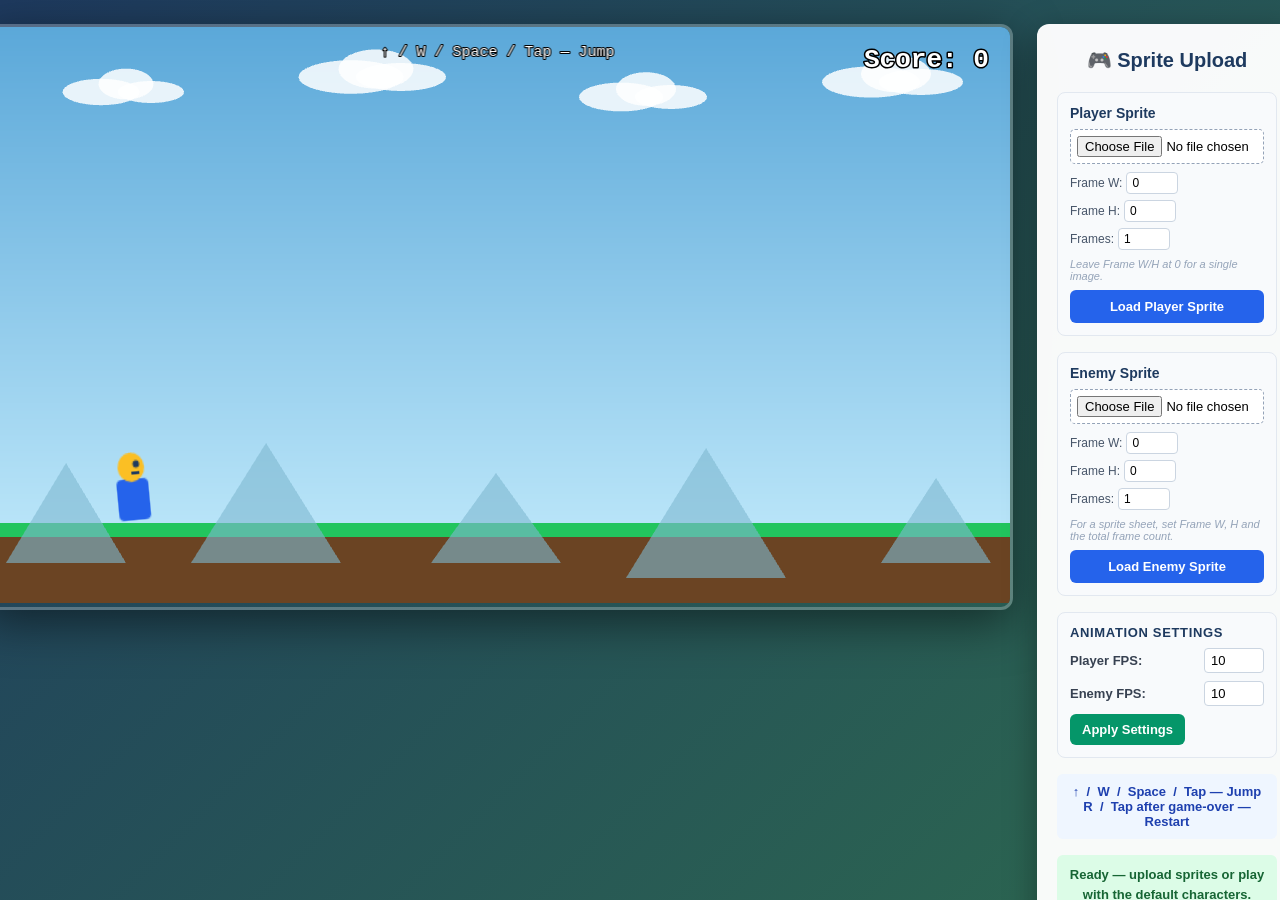
==== index.html @ ff1e1f43 "Add 2D endless runner game with Phaser 3, custom sprite upload, and smooth animations Co-authored-by" ====
<!DOCTYPE html>
<html lang="en">
<head>
    <meta charset="UTF-8">
    <meta name="viewport" content="width=device-width, initial-scale=1.0">
    <title>Extinguish Your Frustration — 2D Endless Runner</title>
    <meta http-equiv="refresh" content="0; url=game/index.html">
    <style>
        body {
            font-family: Arial, sans-serif;
            background: #1e3a5f;
            color: #fff;
            display: flex;
            align-items: center;
            justify-content: center;
            height: 100vh;
            margin: 0;
        }
        a { color: #FCD34D; font-size: 1.2em; }
    </style>
</head>
<body>
    <p>Redirecting to game… <a href="game/index.html">Click here if not redirected.</a></p>
</body>
</html>
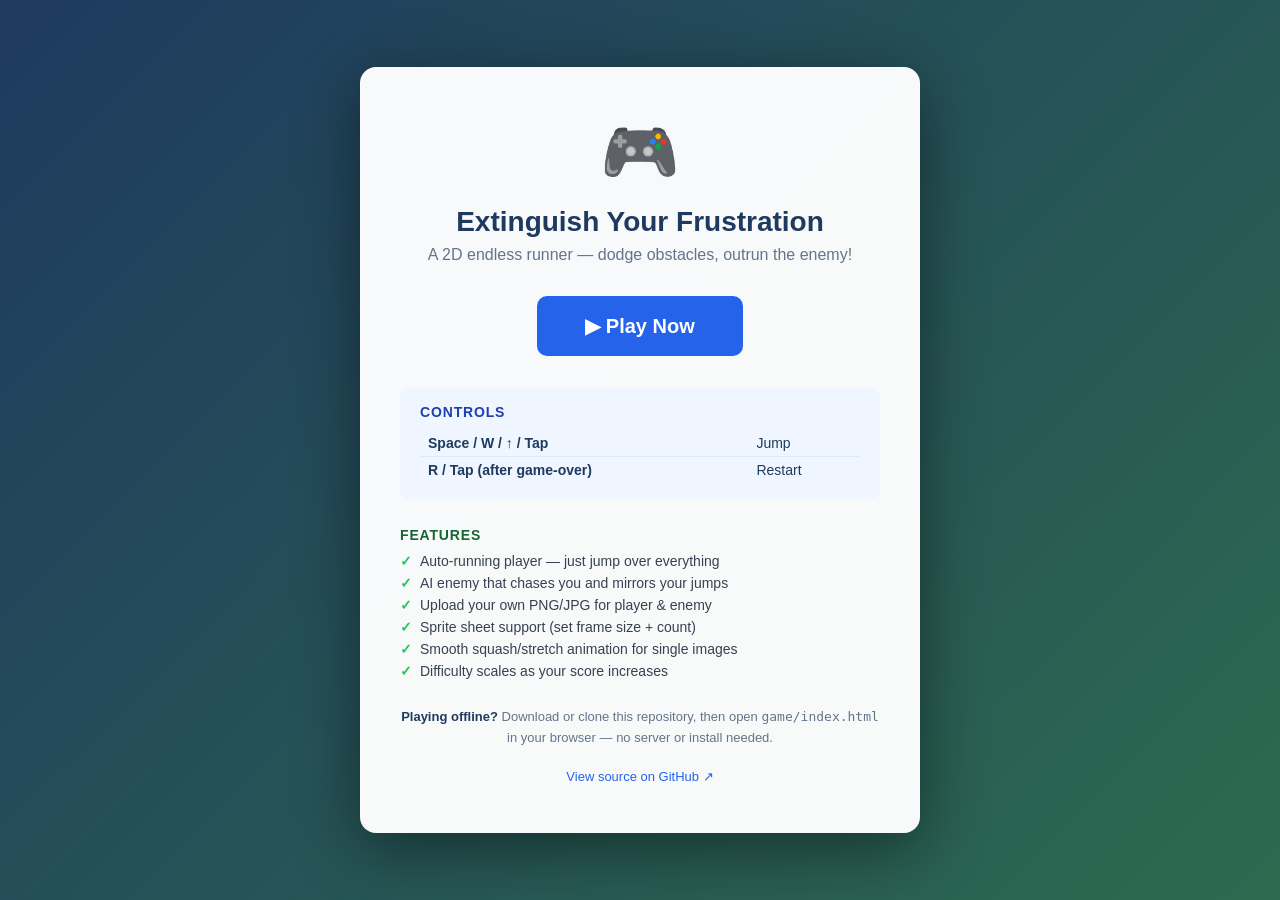
==== commit c6426f63: "Add landing page with Play Now button and improve README with play instructions Co-authored-by: Ifte" ====
--- a/index.html
+++ b/index.html
@@ -4,22 +4,174 @@
     <meta charset="UTF-8">
     <meta name="viewport" content="width=device-width, initial-scale=1.0">
     <title>Extinguish Your Frustration — 2D Endless Runner</title>
-    <meta http-equiv="refresh" content="0; url=game/index.html">
     <style>
+        * { margin: 0; padding: 0; box-sizing: border-box; }
+
         body {
-            font-family: Arial, sans-serif;
-            background: #1e3a5f;
-            color: #fff;
+            font-family: 'Segoe UI', Arial, sans-serif;
+            background: linear-gradient(135deg, #1e3a5f 0%, #2d6a4f 100%);
+            min-height: 100vh;
             display: flex;
             align-items: center;
             justify-content: center;
-            height: 100vh;
-            margin: 0;
+            padding: 24px;
         }
-        a { color: #FCD34D; font-size: 1.2em; }
+
+        .card {
+            background: rgba(255, 255, 255, 0.97);
+            border-radius: 16px;
+            box-shadow: 0 16px 64px rgba(0, 0, 0, 0.45);
+            padding: 48px 40px;
+            max-width: 560px;
+            width: 100%;
+            text-align: center;
+        }
+
+        .emoji { font-size: 64px; margin-bottom: 16px; display: block; }
+
+        h1 {
+            font-size: 28px;
+            color: #1e3a5f;
+            margin-bottom: 8px;
+        }
+
+        .subtitle {
+            font-size: 16px;
+            color: #64748b;
+            margin-bottom: 32px;
+        }
+
+        /* Big play button */
+        .play-btn {
+            display: inline-block;
+            padding: 18px 48px;
+            background: #2563EB;
+            color: #fff;
+            font-size: 20px;
+            font-weight: 700;
+            text-decoration: none;
+            border-radius: 10px;
+            transition: background 0.2s ease, transform 0.1s ease;
+            margin-bottom: 32px;
+        }
+        .play-btn:hover  { background: #1d4ed8; }
+        .play-btn:active { transform: scale(0.97); }
+
+        /* Controls cheat-sheet */
+        .controls-box {
+            background: #eff6ff;
+            border-radius: 8px;
+            padding: 16px 20px;
+            margin-bottom: 28px;
+            text-align: left;
+        }
+        .controls-box h2 {
+            font-size: 14px;
+            font-weight: 700;
+            color: #1e40af;
+            text-transform: uppercase;
+            letter-spacing: 0.06em;
+            margin-bottom: 10px;
+        }
+        .controls-box table { width: 100%; border-collapse: collapse; }
+        .controls-box td {
+            padding: 5px 8px;
+            font-size: 14px;
+            color: #1e3a5f;
+            border-bottom: 1px solid #dbeafe;
+        }
+        .controls-box td:first-child { font-weight: 600; }
+        .controls-box tr:last-child td { border-bottom: none; }
+
+        /* Feature list */
+        .features {
+            text-align: left;
+            margin-bottom: 28px;
+        }
+        .features h2 {
+            font-size: 14px;
+            font-weight: 700;
+            color: #166534;
+            text-transform: uppercase;
+            letter-spacing: 0.06em;
+            margin-bottom: 10px;
+        }
+        .features ul {
+            list-style: none;
+            display: flex;
+            flex-direction: column;
+            gap: 6px;
+        }
+        .features li {
+            font-size: 14px;
+            color: #374151;
+            display: flex;
+            gap: 8px;
+        }
+        .features li::before { content: '✓'; color: #22c55e; font-weight: 700; }
+
+        /* Local instructions */
+        .local {
+            font-size: 13px;
+            color: #64748b;
+            line-height: 1.6;
+        }
+        .local strong { color: #1e3a5f; }
+
+        .github-link {
+            display: inline-block;
+            margin-top: 20px;
+            font-size: 13px;
+            color: #2563EB;
+            text-decoration: none;
+        }
+        .github-link:hover { text-decoration: underline; }
     </style>
 </head>
 <body>
-    <p>Redirecting to game… <a href="game/index.html">Click here if not redirected.</a></p>
+    <div class="card">
+        <span class="emoji">🎮</span>
+        <h1>Extinguish Your Frustration</h1>
+        <p class="subtitle">A 2D endless runner — dodge obstacles, outrun the enemy!</p>
+
+        <a href="game/index.html" class="play-btn">▶ Play Now</a>
+
+        <div class="controls-box">
+            <h2>Controls</h2>
+            <table>
+                <tr>
+                    <td>Space / W / ↑ / Tap</td>
+                    <td>Jump</td>
+                </tr>
+                <tr>
+                    <td>R / Tap (after game-over)</td>
+                    <td>Restart</td>
+                </tr>
+            </table>
+        </div>
+
+        <div class="features">
+            <h2>Features</h2>
+            <ul>
+                <li>Auto-running player — just jump over everything</li>
+                <li>AI enemy that chases you and mirrors your jumps</li>
+                <li>Upload your own PNG/JPG for player &amp; enemy</li>
+                <li>Sprite sheet support (set frame size + count)</li>
+                <li>Smooth squash/stretch animation for single images</li>
+                <li>Difficulty scales as your score increases</li>
+            </ul>
+        </div>
+
+        <p class="local">
+            <strong>Playing offline?</strong> Download or clone this repository, then
+            open <code>game/index.html</code> in your browser — no server or install needed.
+        </p>
+
+        <a class="github-link"
+           href="https://github.com/Iftekhar795/Extinguish-your-frustration"
+           target="_blank" rel="noopener">
+            View source on GitHub ↗
+        </a>
+    </div>
 </body>
 </html>
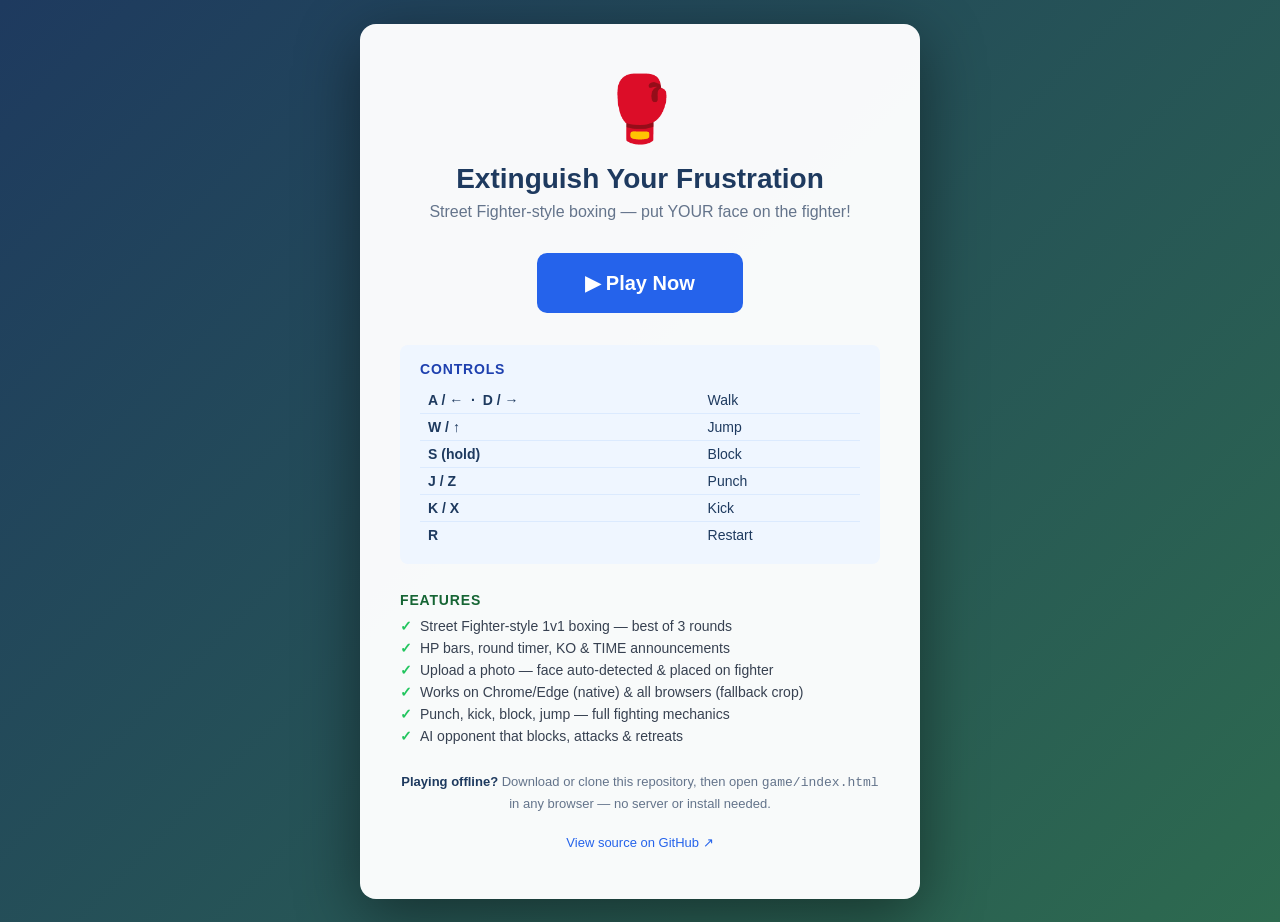
==== commit 7bc09f06: "Rewrite game as Street Fighter-style boxing with auto face-detection Co-authored-by: Iftekhar795 <26" ====
--- a/index.html
+++ b/index.html
@@ -3,7 +3,7 @@
 <head>
     <meta charset="UTF-8">
     <meta name="viewport" content="width=device-width, initial-scale=1.0">
-    <title>Extinguish Your Frustration — 2D Endless Runner</title>
+    <title>Extinguish Your Frustration — Boxing Fighter</title>
     <style>
         * { margin: 0; padding: 0; box-sizing: border-box; }
 
@@ -130,41 +130,39 @@
 </head>
 <body>
     <div class="card">
-        <span class="emoji">🎮</span>
+        <span class="emoji">🥊</span>
         <h1>Extinguish Your Frustration</h1>
-        <p class="subtitle">A 2D endless runner — dodge obstacles, outrun the enemy!</p>
+        <p class="subtitle">Street Fighter-style boxing — put YOUR face on the fighter!</p>
 
         <a href="game/index.html" class="play-btn">▶ Play Now</a>
 
         <div class="controls-box">
             <h2>Controls</h2>
             <table>
-                <tr>
-                    <td>Space / W / ↑ / Tap</td>
-                    <td>Jump</td>
-                </tr>
-                <tr>
-                    <td>R / Tap (after game-over)</td>
-                    <td>Restart</td>
-                </tr>
+                <tr><td>A / ← &nbsp;·&nbsp; D / →</td><td>Walk</td></tr>
+                <tr><td>W / ↑</td><td>Jump</td></tr>
+                <tr><td>S (hold)</td><td>Block</td></tr>
+                <tr><td>J / Z</td><td>Punch</td></tr>
+                <tr><td>K / X</td><td>Kick</td></tr>
+                <tr><td>R</td><td>Restart</td></tr>
             </table>
         </div>
 
         <div class="features">
             <h2>Features</h2>
             <ul>
-                <li>Auto-running player — just jump over everything</li>
-                <li>AI enemy that chases you and mirrors your jumps</li>
-                <li>Upload your own PNG/JPG for player &amp; enemy</li>
-                <li>Sprite sheet support (set frame size + count)</li>
-                <li>Smooth squash/stretch animation for single images</li>
-                <li>Difficulty scales as your score increases</li>
+                <li>Street Fighter-style 1v1 boxing — best of 3 rounds</li>
+                <li>HP bars, round timer, KO &amp; TIME announcements</li>
+                <li>Upload a photo — face auto-detected &amp; placed on fighter</li>
+                <li>Works on Chrome/Edge (native) &amp; all browsers (fallback crop)</li>
+                <li>Punch, kick, block, jump — full fighting mechanics</li>
+                <li>AI opponent that blocks, attacks &amp; retreats</li>
             </ul>
         </div>
 
         <p class="local">
             <strong>Playing offline?</strong> Download or clone this repository, then
-            open <code>game/index.html</code> in your browser — no server or install needed.
+            open <code>game/index.html</code> in any browser — no server or install needed.
         </p>
 
         <a class="github-link"
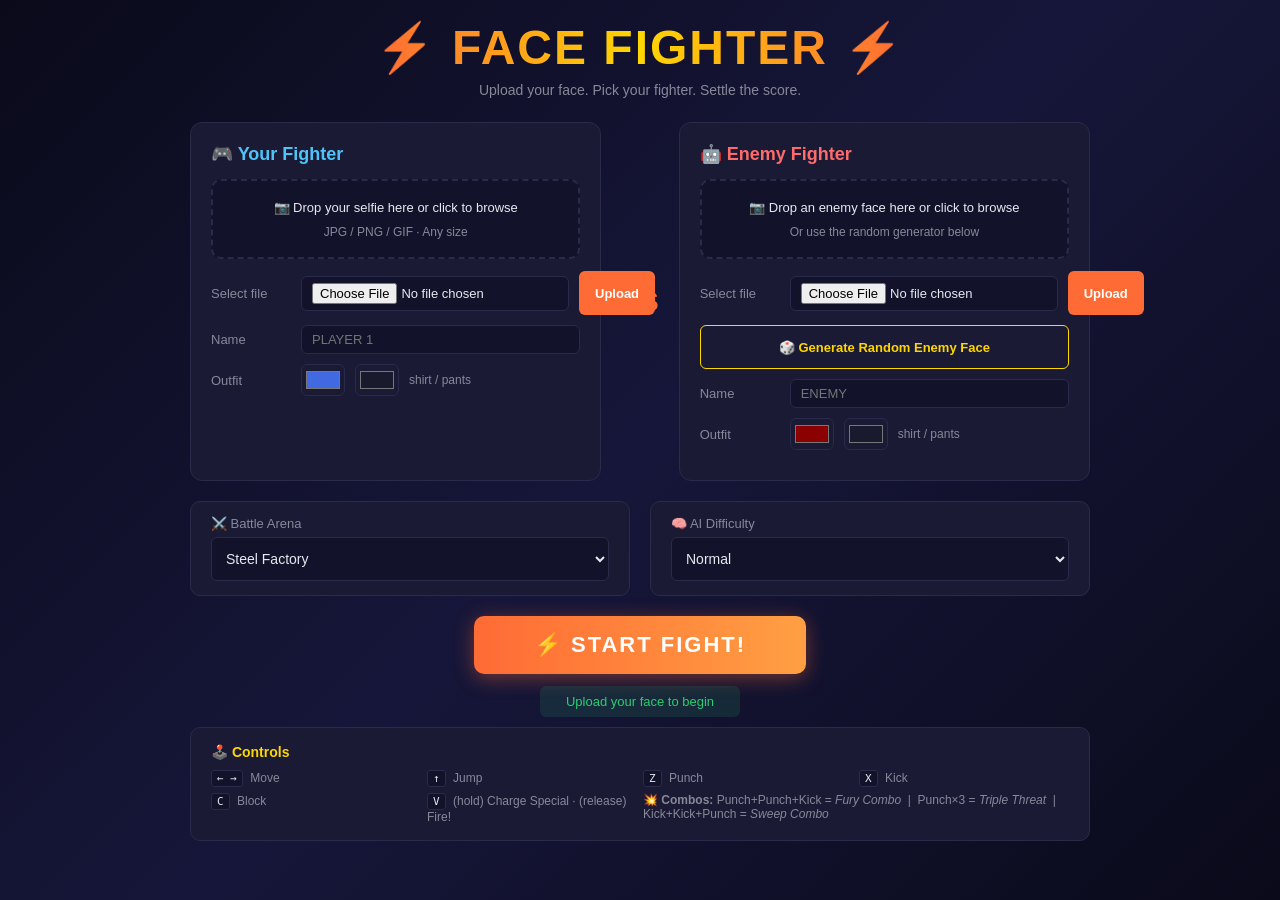
==== commit c5fd1bf1: "Add root index.html GitHub Pages redirect and comprehensive README Co-authored-by: Iftekhar795 <2657" ====
--- a/index.html
+++ b/index.html
@@ -2,174 +2,10 @@
 <html lang="en">
 <head>
     <meta charset="UTF-8">
-    <meta name="viewport" content="width=device-width, initial-scale=1.0">
-    <title>Extinguish Your Frustration — Boxing Fighter</title>
-    <style>
-        * { margin: 0; padding: 0; box-sizing: border-box; }
-
-        body {
-            font-family: 'Segoe UI', Arial, sans-serif;
-            background: linear-gradient(135deg, #1e3a5f 0%, #2d6a4f 100%);
-            min-height: 100vh;
-            display: flex;
-            align-items: center;
-            justify-content: center;
-            padding: 24px;
-        }
-
-        .card {
-            background: rgba(255, 255, 255, 0.97);
-            border-radius: 16px;
-            box-shadow: 0 16px 64px rgba(0, 0, 0, 0.45);
-            padding: 48px 40px;
-            max-width: 560px;
-            width: 100%;
-            text-align: center;
-        }
-
-        .emoji { font-size: 64px; margin-bottom: 16px; display: block; }
-
-        h1 {
-            font-size: 28px;
-            color: #1e3a5f;
-            margin-bottom: 8px;
-        }
-
-        .subtitle {
-            font-size: 16px;
-            color: #64748b;
-            margin-bottom: 32px;
-        }
-
-        /* Big play button */
-        .play-btn {
-            display: inline-block;
-            padding: 18px 48px;
-            background: #2563EB;
-            color: #fff;
-            font-size: 20px;
-            font-weight: 700;
-            text-decoration: none;
-            border-radius: 10px;
-            transition: background 0.2s ease, transform 0.1s ease;
-            margin-bottom: 32px;
-        }
-        .play-btn:hover  { background: #1d4ed8; }
-        .play-btn:active { transform: scale(0.97); }
-
-        /* Controls cheat-sheet */
-        .controls-box {
-            background: #eff6ff;
-            border-radius: 8px;
-            padding: 16px 20px;
-            margin-bottom: 28px;
-            text-align: left;
-        }
-        .controls-box h2 {
-            font-size: 14px;
-            font-weight: 700;
-            color: #1e40af;
-            text-transform: uppercase;
-            letter-spacing: 0.06em;
-            margin-bottom: 10px;
-        }
-        .controls-box table { width: 100%; border-collapse: collapse; }
-        .controls-box td {
-            padding: 5px 8px;
-            font-size: 14px;
-            color: #1e3a5f;
-            border-bottom: 1px solid #dbeafe;
-        }
-        .controls-box td:first-child { font-weight: 600; }
-        .controls-box tr:last-child td { border-bottom: none; }
-
-        /* Feature list */
-        .features {
-            text-align: left;
-            margin-bottom: 28px;
-        }
-        .features h2 {
-            font-size: 14px;
-            font-weight: 700;
-            color: #166534;
-            text-transform: uppercase;
-            letter-spacing: 0.06em;
-            margin-bottom: 10px;
-        }
-        .features ul {
-            list-style: none;
-            display: flex;
-            flex-direction: column;
-            gap: 6px;
-        }
-        .features li {
-            font-size: 14px;
-            color: #374151;
-            display: flex;
-            gap: 8px;
-        }
-        .features li::before { content: '✓'; color: #22c55e; font-weight: 700; }
-
-        /* Local instructions */
-        .local {
-            font-size: 13px;
-            color: #64748b;
-            line-height: 1.6;
-        }
-        .local strong { color: #1e3a5f; }
-
-        .github-link {
-            display: inline-block;
-            margin-top: 20px;
-            font-size: 13px;
-            color: #2563EB;
-            text-decoration: none;
-        }
-        .github-link:hover { text-decoration: underline; }
-    </style>
+    <meta http-equiv="refresh" content="0; url=game/index.html">
+    <title>Face Fighter – redirecting…</title>
 </head>
 <body>
-    <div class="card">
-        <span class="emoji">🥊</span>
-        <h1>Extinguish Your Frustration</h1>
-        <p class="subtitle">Street Fighter-style boxing — put YOUR face on the fighter!</p>
-
-        <a href="game/index.html" class="play-btn">▶ Play Now</a>
-
-        <div class="controls-box">
-            <h2>Controls</h2>
-            <table>
-                <tr><td>A / ← &nbsp;·&nbsp; D / →</td><td>Walk</td></tr>
-                <tr><td>W / ↑</td><td>Jump</td></tr>
-                <tr><td>S (hold)</td><td>Block</td></tr>
-                <tr><td>J / Z</td><td>Punch</td></tr>
-                <tr><td>K / X</td><td>Kick</td></tr>
-                <tr><td>R</td><td>Restart</td></tr>
-            </table>
-        </div>
-
-        <div class="features">
-            <h2>Features</h2>
-            <ul>
-                <li>Street Fighter-style 1v1 boxing — best of 3 rounds</li>
-                <li>HP bars, round timer, KO &amp; TIME announcements</li>
-                <li>Upload a photo — face auto-detected &amp; placed on fighter</li>
-                <li>Works on Chrome/Edge (native) &amp; all browsers (fallback crop)</li>
-                <li>Punch, kick, block, jump — full fighting mechanics</li>
-                <li>AI opponent that blocks, attacks &amp; retreats</li>
-            </ul>
-        </div>
-
-        <p class="local">
-            <strong>Playing offline?</strong> Download or clone this repository, then
-            open <code>game/index.html</code> in any browser — no server or install needed.
-        </p>
-
-        <a class="github-link"
-           href="https://github.com/Iftekhar795/Extinguish-your-frustration"
-           target="_blank" rel="noopener">
-            View source on GitHub ↗
-        </a>
-    </div>
+    <p>Redirecting to <a href="game/index.html">Face Fighter</a>…</p>
 </body>
 </html>
